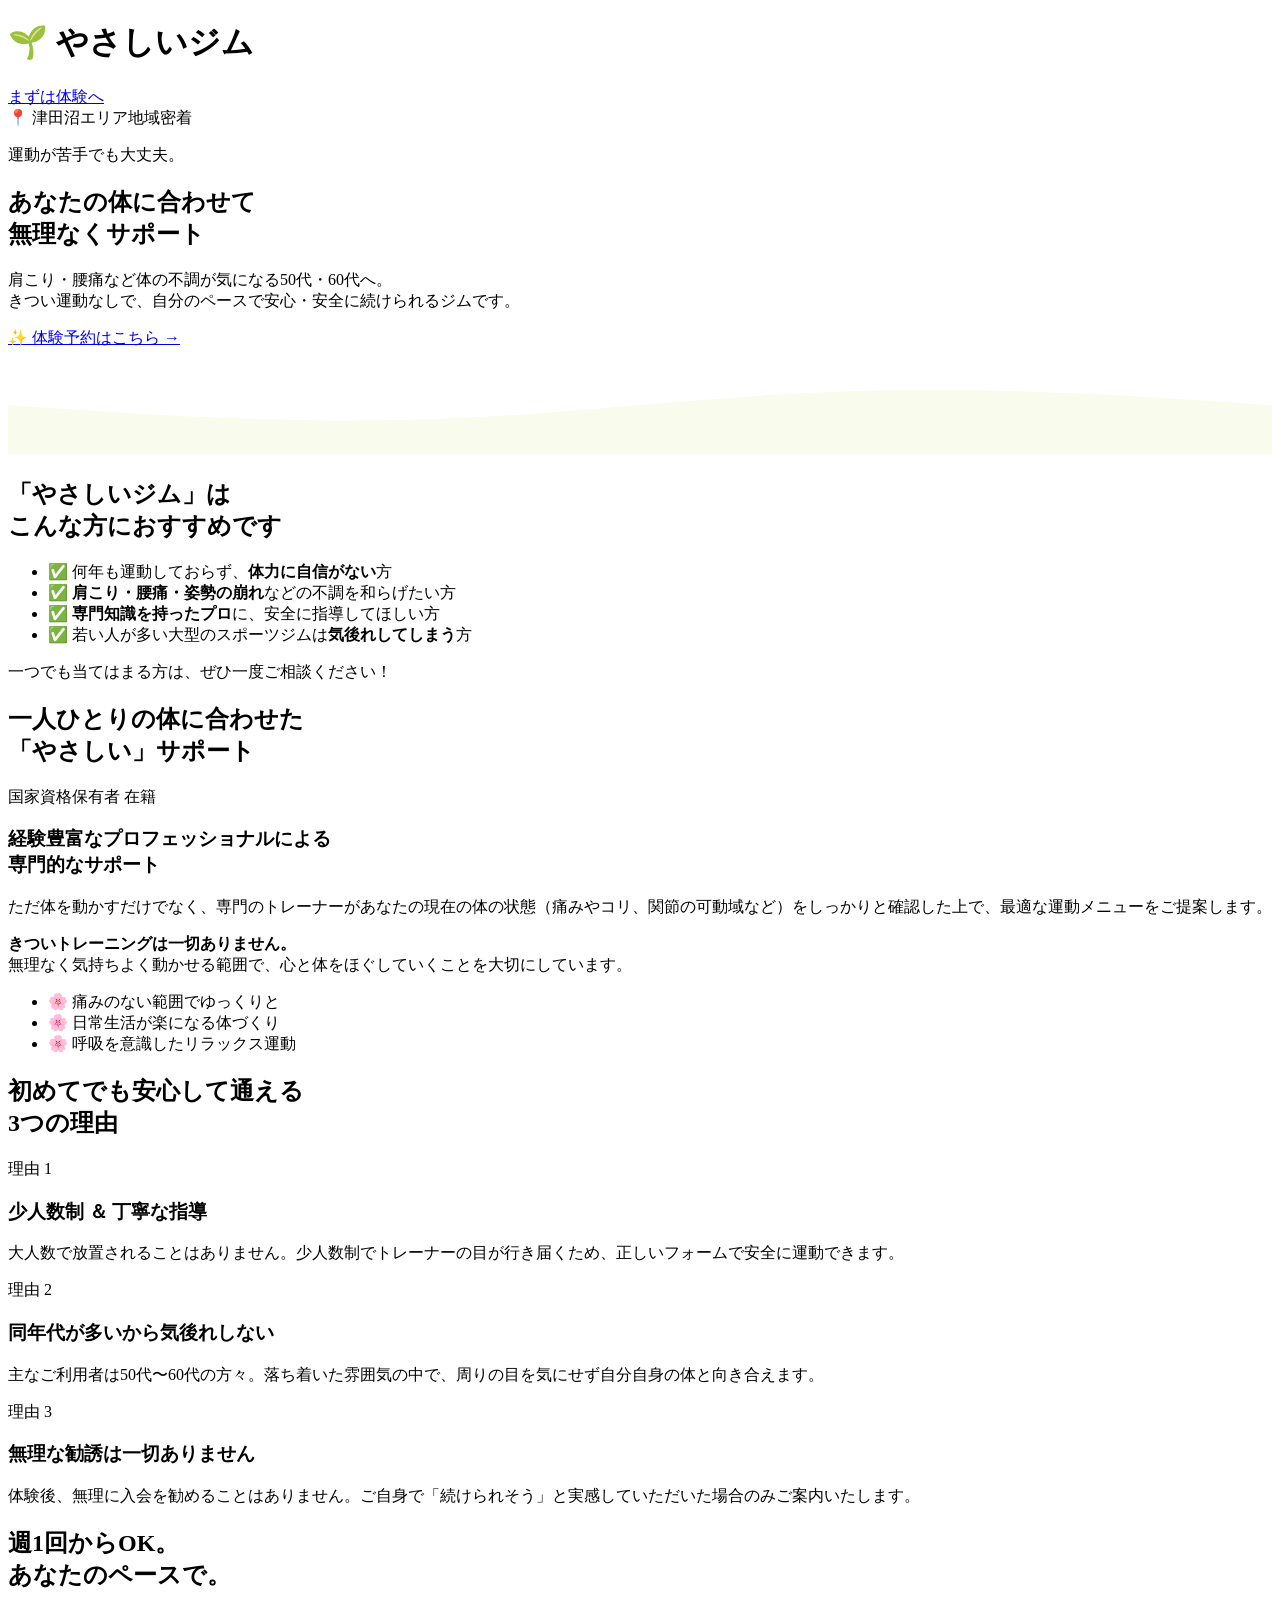
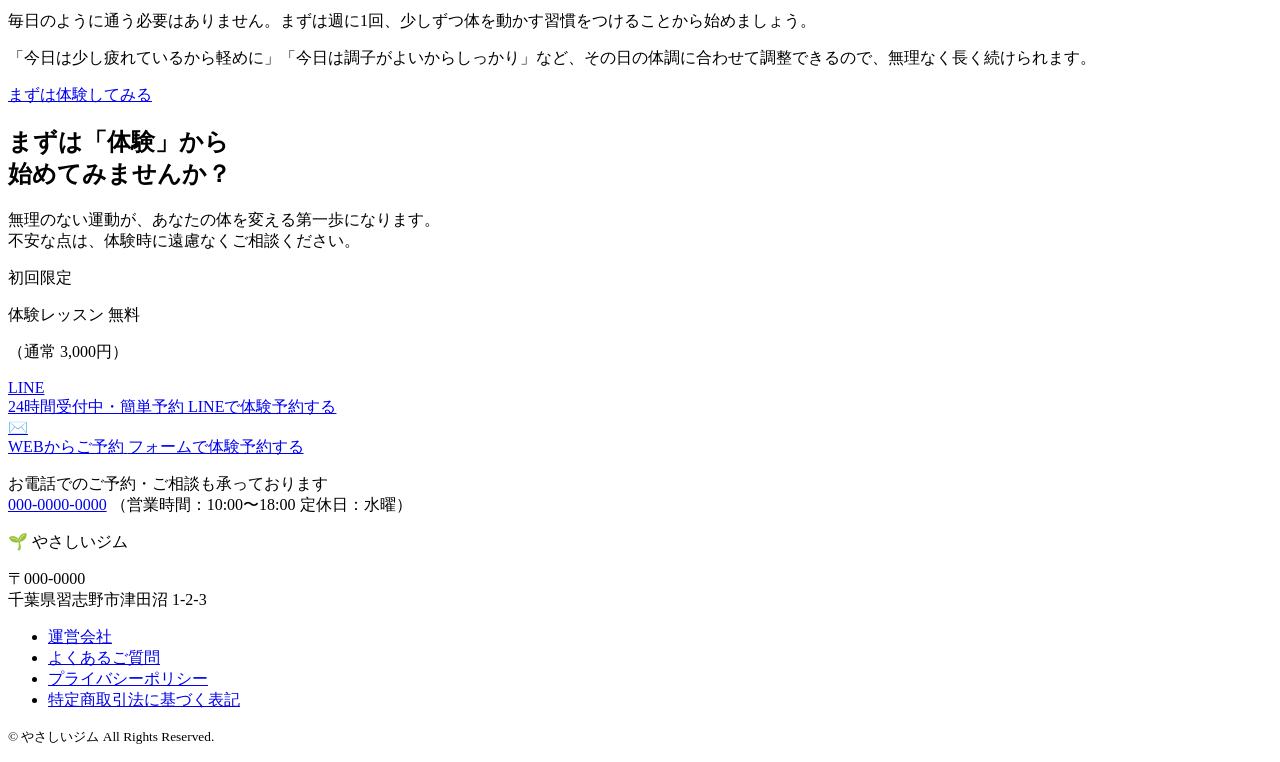
==== index.html @ 7908577c "Add initial HTML structure for the gym website" ====
<!DOCTYPE html>
<html lang="ja">

<head>
    <meta charset="UTF-8">
    <meta name="viewport" content="width=device-width, initial-scale=1.0">
    <title>運動が苦手でも大丈夫 | 津田沼エリアの50代・60代向け「やさしいジム」</title>
    <meta name="description" content="肩こりや腰痛など体の不調が気になる方へ。津田沼エリア地域密着。専門家のサポートのもと、きついトレーニングなしで安心・安全に続けられる少人数制のやさしいジムです。">
    <!-- Google Fonts: Zen Maru Gothic -->
    <link rel="preconnect" href="https://fonts.googleapis.com">
    <link rel="preconnect" href="https://fonts.gstatic.com" crossorigin>
    <link href="https://fonts.googleapis.com/css2?family=Zen+Maru+Gothic:wght@400;500;700;900&display=swap"
        rel="stylesheet">
    <link rel="stylesheet" href="css/style.css">
</head>

<body>

    <!-- Header -->
    <header class="header">
        <div class="header__inner">
            <h1 class="header__logo">
                <span class="logo__icon">🌱</span> やさしいジム
            </h1>
            <a href="#cta" class="btn btn--header btn--pulse-small">まずは体験へ</a>
        </div>
    </header>

    <main>
        <!-- Hero Section -->
        <section class="hero">
            <div class="hero__bg"></div>
            <div class="hero__inner container">
                <div class="hero__content">
                    <div class="hero__badge fade-in">
                        <span class="hero__badge-text">📍 津田沼エリア地域密着</span>
                    </div>
                    <p class="hero__catch fade-in">運動が苦手でも大丈夫。</p>
                    <h2 class="hero__title fade-in">あなたの体に合わせて<br><span class="highlight-text">無理なく</span>サポート</h2>
                    <p class="hero__desc fade-in">
                        肩こり・腰痛など体の不調が気になる50代・60代へ。<br>
                        きつい運動なしで、自分のペースで安心・安全に続けられるジムです。
                    </p>
                    <div class="hero__action fade-in">
                        <a href="#cta" class="btn btn--large btn--accent btn--pulse">
                            <span class="btn__icon">✨</span> 体験予約はこちら <span class="arrow">→</span>
                        </a>
                    </div>
                </div>
                <div class="hero__image fade-in-right">
                    <div class="img-placeholder bg-hero">
                        <!-- We will replace this with an actual generated image later if requested -->
                    </div>
                </div>
            </div>
            <div class="hero__wave">
                <svg viewBox="0 0 1440 120" preserveAspectRatio="none">
                    <path
                        d="M0,64L80,69.3C160,75,320,85,480,80C640,75,800,53,960,48C1120,43,1280,53,1360,58.7L1440,64L1440,120L1360,120C1280,120,1120,120,960,120C800,120,640,120,480,120C320,120,160,120,80,120L0,120Z"
                        fill="#F9FBED"></path>
                </svg>
            </div>
        </section>

        <!-- Recommended Section (こんな方におすすめ) -->
        <section class="recommended section bg-light" id="recommended">
            <div class="container">
                <h2 class="section__title section__title--center">「やさしいジム」は<br class="sp-only">こんな方に<span
                        class="highlight-text-green">おすすめ</span>です</h2>

                <div class="recommended__box fade-in">
                    <ul class="recommended__list">
                        <li><span class="check-icon">✅</span> 何年も運動しておらず、<strong>体力に自信がない</strong>方</li>
                        <li><span class="check-icon">✅</span> <strong>肩こり・腰痛・姿勢の崩れ</strong>などの不調を和らげたい方</li>
                        <li><span class="check-icon">✅</span> <strong>専門知識を持ったプロ</strong>に、安全に指導してほしい方</li>
                        <li><span class="check-icon">✅</span> 若い人が多い大型のスポーツジムは<strong>気後れしてしまう</strong>方</li>
                    </ul>
                </div>
                <p class="recommended__message fade-in">
                    一つでも当てはまる方は、ぜひ一度ご相談ください！
                </p>
            </div>
        </section>

        <!-- Solution Section -->
        <section class="solution section" id="solution">
            <div class="container">
                <h2 class="section__title">一人ひとりの体に合わせた<br>「やさしい」サポート</h2>

                <div class="solution__wrapper">
                    <div class="solution__image fade-in-left">
                        <div class="img-placeholder bg-solution"></div>
                    </div>
                    <div class="solution__content fade-in-right">
                        <div class="pro-badge">国家資格保有者 在籍</div>
                        <h3 class="solution__subtitle">経験豊富なプロフェッショナルによる<br><span
                                class="highlight-text-green">専門的なサポート</span></h3>
                        <p class="solution__text">
                            ただ体を動かすだけでなく、専門のトレーナーがあなたの現在の体の状態（痛みやコリ、関節の可動域など）をしっかりと確認した上で、最適な運動メニューをご提案します。
                        </p>
                        <p class="solution__text">
                            <strong>きついトレーニングは一切ありません。</strong><br>
                            無理なく気持ちよく動かせる範囲で、心と体をほぐしていくことを大切にしています。
                        </p>
                        <ul class="check-list">
                            <li><span class="check-mark">🌸</span> 痛みのない範囲でゆっくりと</li>
                            <li><span class="check-mark">🌸</span> 日常生活が楽になる体づくり</li>
                            <li><span class="check-mark">🌸</span> 呼吸を意識したリラックス運動</li>
                        </ul>
                    </div>
                </div>
            </div>
        </section>

        <!-- Safety Features Section -->
        <section class="safety section bg-light" id="safety">
            <div class="container">
                <h2 class="section__title">初めてでも安心して通える<br>3つの理由</h2>

                <div class="safety__grid">
                    <!-- Feature 1 -->
                    <div class="card card--feature fade-in">
                        <div class="card__badge">理由 1</div>
                        <div class="card__img img-placeholder bg-feature1"></div>
                        <h3 class="card__title">少人数制 ＆ 丁寧な指導</h3>
                        <p class="card__desc">
                            大人数で放置されることはありません。少人数制でトレーナーの目が行き届くため、正しいフォームで安全に運動できます。
                        </p>
                    </div>
                    <!-- Feature 2 -->
                    <div class="card card--feature fade-in">
                        <div class="card__badge">理由 2</div>
                        <div class="card__img img-placeholder bg-feature2"></div>
                        <h3 class="card__title">同年代が多いから気後れしない</h3>
                        <p class="card__desc">
                            主なご利用者は50代〜60代の方々。落ち着いた雰囲気の中で、周りの目を気にせず自分自身の体と向き合えます。
                        </p>
                    </div>
                    <!-- Feature 3 -->
                    <div class="card card--feature fade-in">
                        <div class="card__badge">理由 3</div>
                        <div class="card__img img-placeholder bg-feature3"></div>
                        <h3 class="card__title">無理な勧誘は一切ありません</h3>
                        <p class="card__desc">
                            体験後、無理に入会を勧めることはありません。ご自身で「続けられそう」と実感していただいた場合のみご案内いたします。
                        </p>
                    </div>
                </div>
            </div>
        </section>

        <!-- Lifestyle Section -->
        <section class="lifestyle section" id="lifestyle">
            <div class="container">
                <div class="solution__wrapper flex-reverse">
                    <div class="solution__image fade-in-right">
                        <div class="img-placeholder bg-lifestyle"></div>
                    </div>
                    <div class="solution__content fade-in-left">
                        <h2 class="section__title section__title--left">週1回からOK。<br>あなたのペースで。</h2>
                        <p class="solution__text">
                            毎日のように通う必要はありません。まずは週に1回、少しずつ体を動かす習慣をつけることから始めましょう。
                        </p>
                        <p class="solution__text">
                            「今日は少し疲れているから軽めに」「今日は調子がよいからしっかり」など、その日の体調に合わせて調整できるので、無理なく長く続けられます。
                        </p>
                        <a href="#cta" class="btn btn--outline mt-30">まずは体験してみる</a>
                    </div>
                </div>
            </div>
        </section>

        <!-- CTA Section -->
        <section class="cta section" id="cta">
            <div class="cta__bg"></div>
            <div class="container cta__container fade-in">
                <div class="cta__inner">
                    <h2 class="cta__title">まずは「体験」から<br class="sp-only">始めてみませんか？</h2>
                    <p class="cta__desc">
                        無理のない運動が、あなたの体を変える第一歩になります。<br>
                        不安な点は、体験時に遠慮なくご相談ください。
                    </p>

                    <div class="cta__price-box">
                        <div class="cta__price-badge">初回限定</div>
                        <p class="cta__price-text">体験レッスン <span class="cta__price-free">無料</span></p>
                        <p class="cta__price-note">（通常 3,000円）</p>
                    </div>

                    <div class="cta__btns">
                        <a href="#" class="btn btn--xl btn--line btn--pulse-line">
                            <span class="btn__icon">LINE</span>
                            <div class="btn__text-wrap">
                                <span class="btn__sub">24時間受付中・簡単予約</span>
                                <span class="btn__main">LINEで体験予約する</span>
                            </div>
                        </a>
                        <a href="#" class="btn btn--xl btn--accent btn--pulse">
                            <span class="btn__icon">✉️</span>
                            <div class="btn__text-wrap">
                                <span class="btn__sub">WEBからご予約</span>
                                <span class="btn__main">フォームで体験予約する</span>
                            </div>
                        </a>
                    </div>

                    <p class="cta__tel">
                        お電話でのご予約・ご相談も承っております<br>
                        <a href="tel:000-0000-0000" class="cta__tel-num">000-0000-0000</a>
                        <span class="cta__tel-time">（営業時間：10:00〜18:00 定休日：水曜）</span>
                    </p>
                </div>
            </div>
        </section>

    </main>

    <!-- Footer -->
    <footer class="footer">
        <div class="container">
            <div class="footer__inner">
                <div class="footer__info">
                    <div class="footer__logo">
                        <span class="logo__icon">🌱</span> やさしいジム
                    </div>
                    <p class="footer__address">〒000-0000<br>千葉県習志野市津田沼 1-2-3</p>
                </div>
                <div class="footer__nav">
                    <ul>
                        <li><a href="#">運営会社</a></li>
                        <li><a href="#">よくあるご質問</a></li>
                        <li><a href="#">プライバシーポリシー</a></li>
                        <li><a href="#">特定商取引法に基づく表記</a></li>
                    </ul>
                </div>
            </div>
            <p class="footer__copy"><small>&copy; やさしいジム All Rights Reserved.</small></p>
        </div>
    </footer>

    <!-- Intersection Observer Script for Animations -->
    <script>
        document.addEventListener("DOMContentLoaded", () => {
            const observerOptions = {
                root: null,
                rootMargin: "0px",
                threshold: 0.1
            };

            const observer = new IntersectionObserver((entries, observer) => {
                entries.forEach(entry => {
                    if (entry.isIntersecting) {
                        entry.target.classList.add("is-visible");
                        observer.unobserve(entry.target);
                    }
                });
            }, observerOptions);

            const fadeElements = document.querySelectorAll('.fade-in, .fade-in-left, .fade-in-right');
            fadeElements.forEach(el => observer.observe(el));
        });
    </script>
</body>

</html>
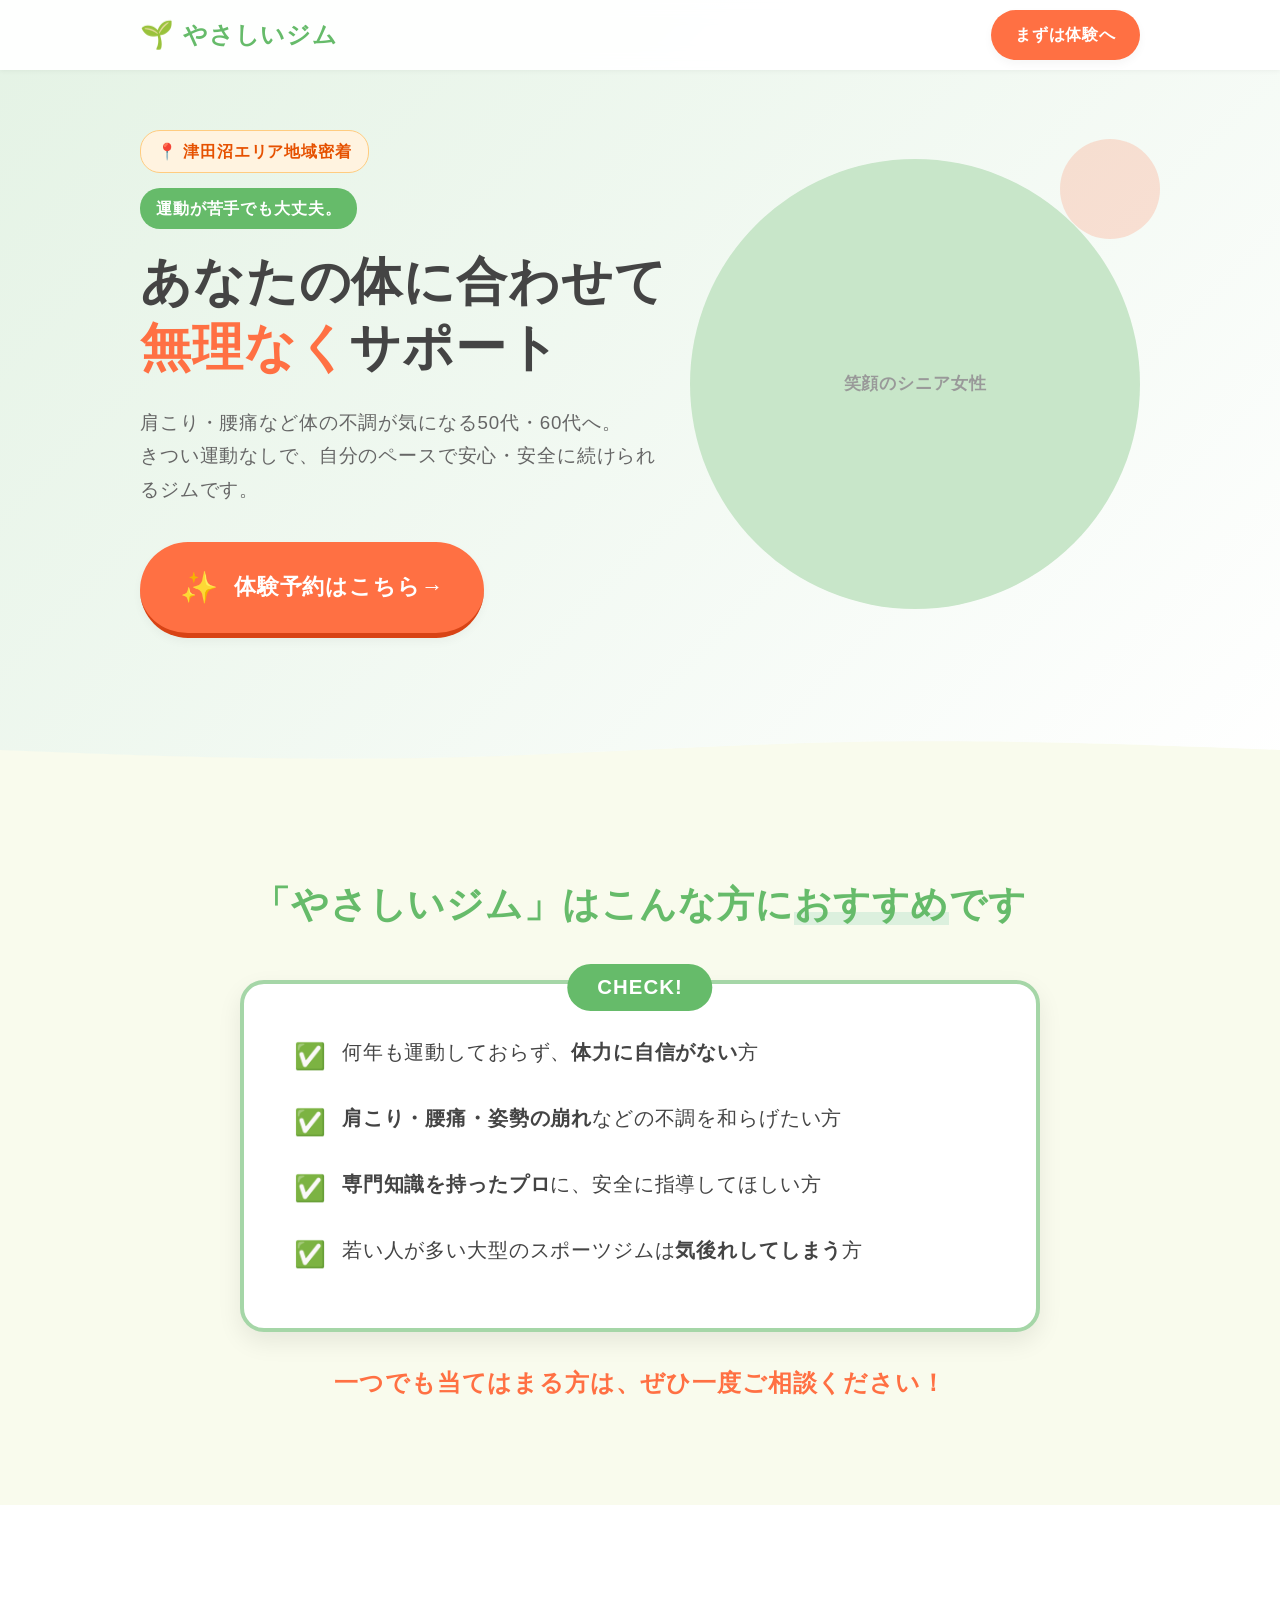
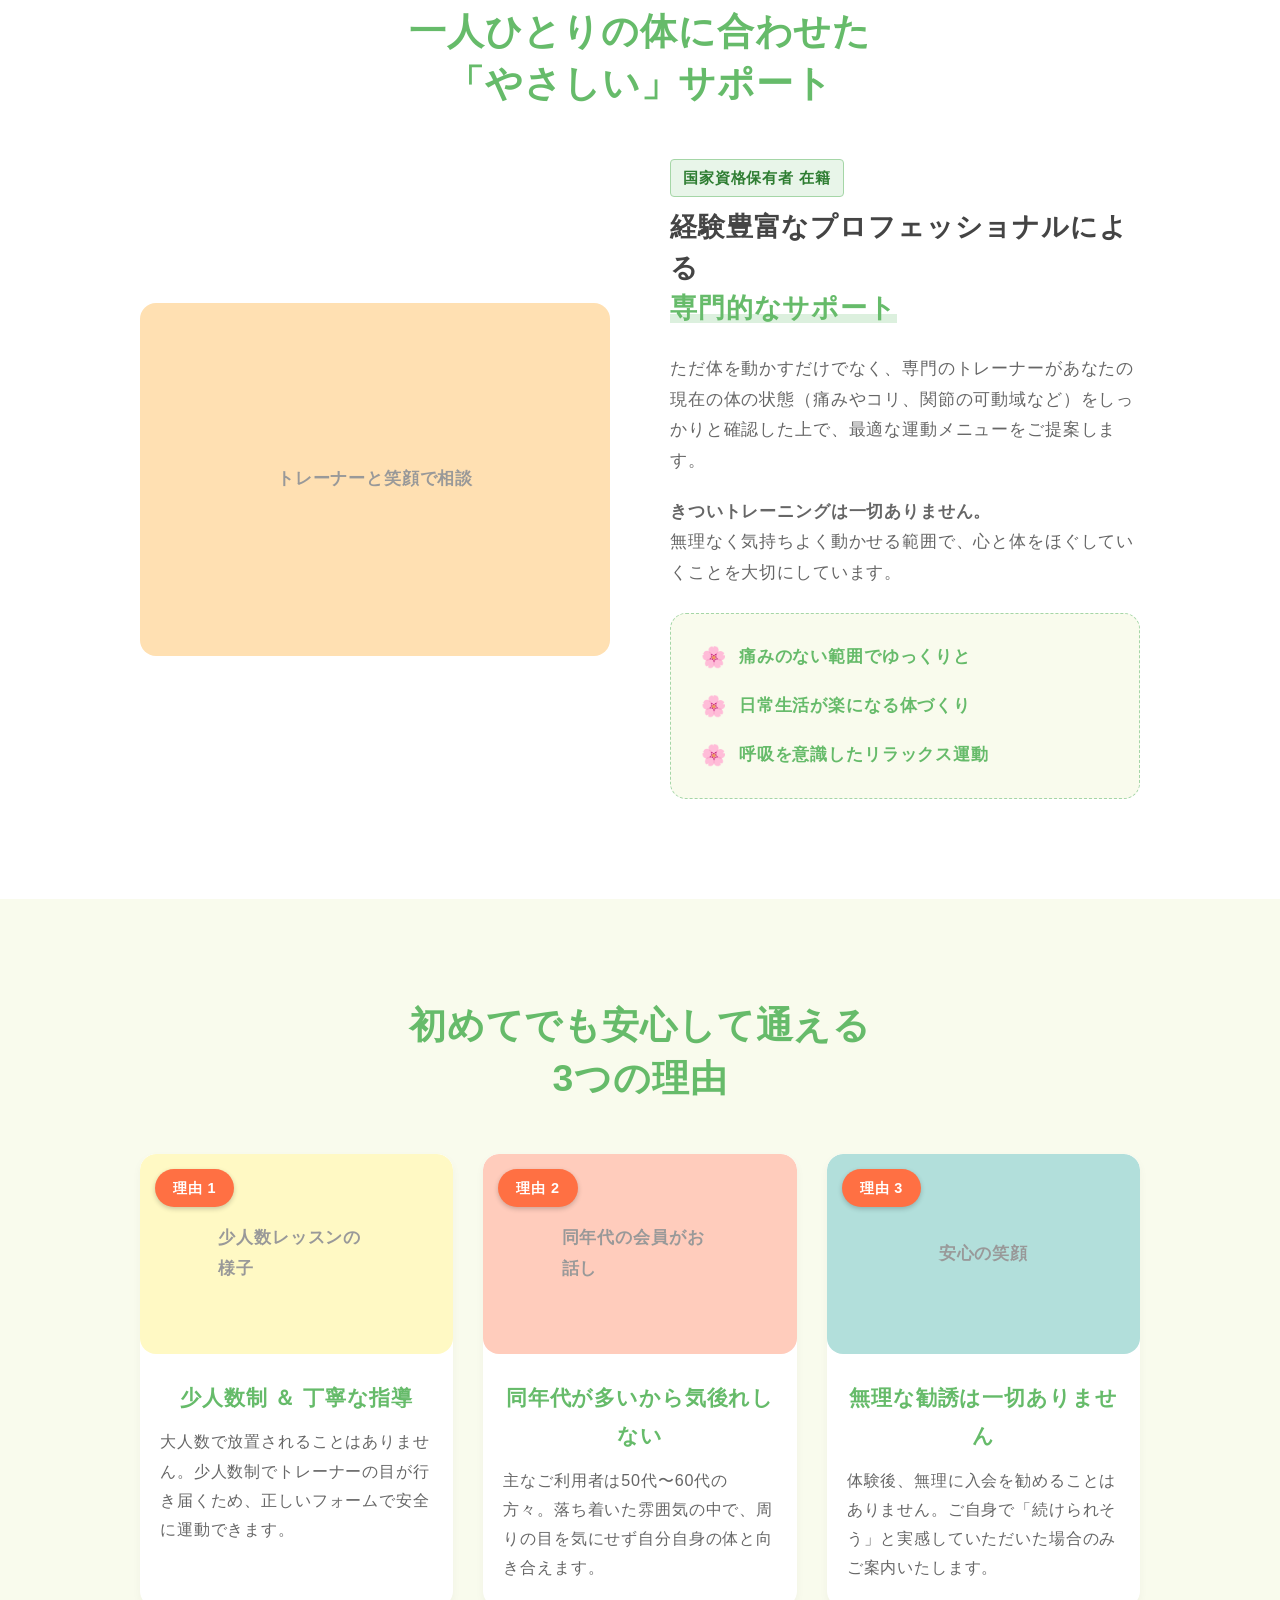
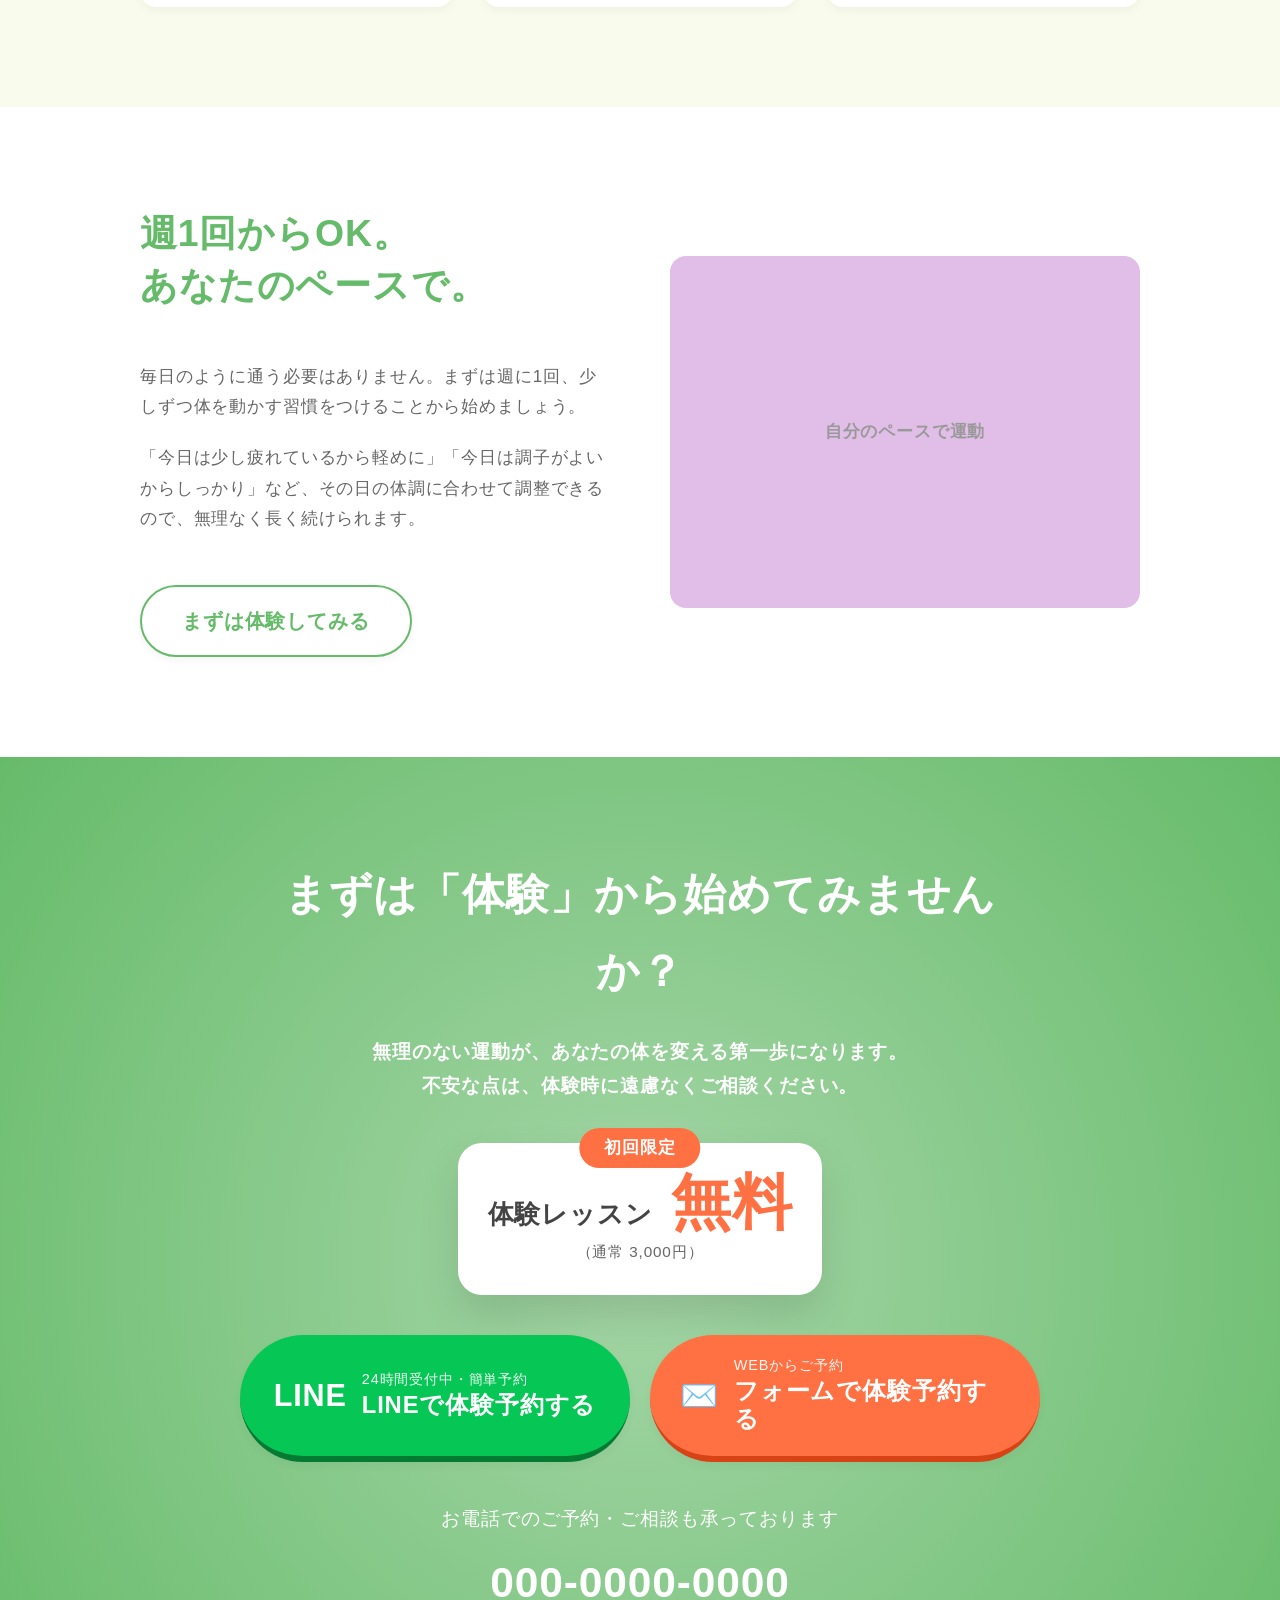
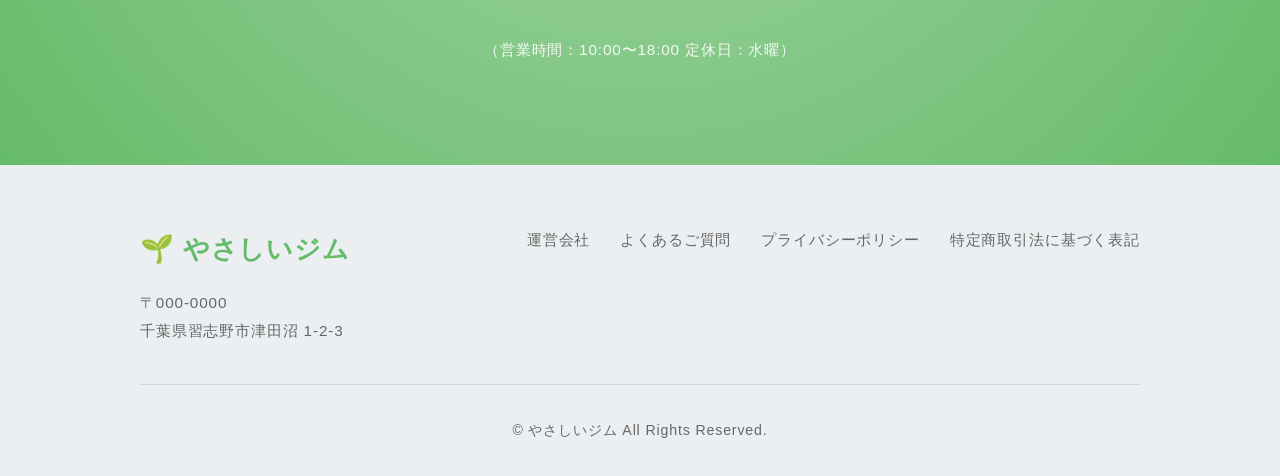
==== commit b35e5256: "Update index.html" ====
--- a/index.html
+++ b/index.html
@@ -11,7 +11,7 @@
     <link rel="preconnect" href="https://fonts.gstatic.com" crossorigin>
     <link href="https://fonts.googleapis.com/css2?family=Zen+Maru+Gothic:wght@400;500;700;900&display=swap"
         rel="stylesheet">
-    <link rel="stylesheet" href="css/style.css">
+    <link rel="stylesheet" href="style.css">
 </head>
 
 <body>
--- a/style.css
+++ b/style.css
@@ -0,0 +1,1024 @@
+
+@charset "UTF-8";
+
+/* ==========================================================================
+   Variables
+   ========================================================================== */
+:root {
+    /* Colors - 非常に柔らかく安心感のある配色に変更 */
+    --color-primary: #A5D6A7;
+    /* よりもっと優しい緑 (Material Green 200) */
+    --color-primary-dark: #66BB6A;
+    /* やや濃い緑 (Material Green 400) */
+    --color-primary-light: #F9FBED;
+    /* ほんのり温かみのある淡い黄緑色 */
+
+    --color-accent: #FF7043;
+    /* 少し柔らかいが、しっかり目立つオレンジ */
+    --color-accent-hover: #F4511E;
+
+    --color-line: #06C755;
+    /* LINEカラー */
+    --color-line-hover: #05A044;
+
+    --color-text-main: #444444;
+    /* 真っ黒ではなく少し柔らかいグレー寄りに */
+    --color-text-sub: #666666;
+    --color-bg-white: #FFFFFF;
+    --color-border: #E0E0E0;
+
+    /* Typography */
+    --font-family-base: 'Zen Maru Gothic', sans-serif;
+    --font-size-base: 17px;
+    --line-height-base: 1.8;
+
+    /* Spacing & Layout */
+    --content-width: 1000px;
+    --section-padding-pc: 100px;
+    --section-padding-sp: 60px;
+    --header-height: 70px;
+
+    /* Others */
+    --radius-sm: 8px;
+    --radius-md: 16px;
+    --radius-lg: 24px;
+    --shadow-sm: 0 4px 10px rgba(0, 0, 0, 0.04);
+    --shadow-md: 0 10px 25px rgba(0, 0, 0, 0.08);
+    --shadow-lg: 0 20px 40px rgba(0, 0, 0, 0.12);
+    --transition: all 0.3s cubic-bezier(0.25, 0.8, 0.25, 1);
+}
+
+/* ==========================================================================
+   Reset
+   ========================================================================== */
+*,
+*::before,
+*::after {
+    box-sizing: border-box;
+    margin: 0;
+    padding: 0;
+}
+
+html {
+    font-size: var(--font-size-base);
+    scroll-behavior: smooth;
+}
+
+@media (max-width: 768px) {
+    html {
+        font-size: 15px;
+    }
+}
+
+body {
+    font-family: var(--font-family-base);
+    color: var(--color-text-main);
+    background-color: var(--color-bg-white);
+    line-height: var(--line-height-base);
+    letter-spacing: 0.05em;
+    -webkit-font-smoothing: antialiased;
+    -moz-osx-font-smoothing: grayscale;
+}
+
+a {
+    color: inherit;
+    text-decoration: none;
+    transition: var(--transition);
+}
+
+img {
+    max-width: 100%;
+    height: auto;
+    vertical-align: middle;
+}
+
+ul,
+ol {
+    list-style: none;
+}
+
+/* ==========================================================================
+   Utilities
+   ========================================================================== */
+.container {
+    width: 90%;
+    max-width: var(--content-width);
+    margin: 0 auto;
+}
+
+.section {
+    padding: var(--section-padding-pc) 0;
+    position: relative;
+}
+
+@media (max-width: 768px) {
+    .section {
+        padding: var(--section-padding-sp) 0;
+    }
+}
+
+.bg-light {
+    background-color: var(--color-primary-light);
+}
+
+.sp-only {
+    display: none;
+}
+
+@media (max-width: 768px) {
+    .sp-only {
+        display: block;
+    }
+}
+
+.pc-only {
+    display: block;
+}
+
+@media (max-width: 768px) {
+    .pc-only {
+        display: none;
+    }
+}
+
+.mt-30 {
+    margin-top: 30px;
+}
+
+/* ==========================================================================
+   Typography
+   ========================================================================== */
+.section__title {
+    text-align: center;
+    font-size: 2.2rem;
+    font-weight: 700;
+    color: var(--color-primary-dark);
+    margin-bottom: 50px;
+    line-height: 1.4;
+}
+
+.section__title--left {
+    text-align: left;
+}
+
+@media (max-width: 768px) {
+    .section__title {
+        font-size: 1.75rem;
+        margin-bottom: 40px;
+    }
+}
+
+.highlight-text {
+    color: var(--color-accent);
+}
+
+.highlight-text-green {
+    color: var(--color-primary-dark);
+    font-weight: 900;
+    background: linear-gradient(transparent 70%, #dcf0de 70%);
+    /* マーカー風 */
+    display: inline;
+}
+
+/* ==========================================================================
+   Buttons (強化版CTA)
+   ========================================================================== */
+.btn {
+    display: inline-flex;
+    align-items: center;
+    justify-content: center;
+    border-radius: 50px;
+    font-weight: 700;
+    cursor: pointer;
+    box-shadow: var(--shadow-sm);
+    transition: var(--transition);
+    text-align: center;
+    position: relative;
+}
+
+.btn:hover {
+    transform: translateY(-3px);
+    box-shadow: var(--shadow-md);
+}
+
+.btn--header {
+    background-color: var(--color-accent);
+    color: var(--color-bg-white);
+    padding: 10px 24px;
+    font-size: 0.95rem;
+}
+
+.btn--header:hover {
+    background-color: var(--color-accent-hover);
+}
+
+/* 巨大化＆目立つデザインに変更 */
+.btn--large {
+    padding: 18px 40px;
+    font-size: 1.3rem;
+    min-width: 320px;
+    border-bottom: 5px solid #D84315;
+    /* 3D効果 */
+}
+
+.btn--large:active {
+    transform: translateY(3px);
+    border-bottom-width: 2px;
+}
+
+@media (max-width: 768px) {
+    .btn--large {
+        width: 100%;
+        min-width: auto;
+        font-size: 1.2rem;
+    }
+}
+
+.btn--accent {
+    background-color: var(--color-accent);
+    color: var(--color-bg-white);
+}
+
+.btn--accent:hover {
+    background-color: var(--color-accent-hover);
+}
+
+.btn--outline {
+    border: 2px solid var(--color-primary-dark);
+    color: var(--color-primary-dark);
+    padding: 16px 40px;
+    background-color: var(--color-bg-white);
+    font-size: 1.2rem;
+    border-radius: 50px;
+}
+
+.btn--outline:hover {
+    background-color: var(--color-primary-dark);
+    color: var(--color-bg-white);
+}
+
+/* CTAエリアの巨大ボタン */
+.btn--xl {
+    padding: 22px 30px;
+    width: 100%;
+    max-width: 420px;
+    border-radius: 100px;
+    align-items: center;
+}
+
+.btn--xl.btn--accent {
+    border-bottom: 6px solid #D84315;
+}
+
+.btn--xl.btn--line {
+    border-bottom: 6px solid #047A33;
+}
+
+.btn--xl:active {
+    transform: translateY(4px);
+    border-bottom-width: 2px;
+}
+
+.btn__icon {
+    font-size: 1.8rem;
+    margin-right: 15px;
+}
+
+.btn__text-wrap {
+    display: flex;
+    flex-direction: column;
+    align-items: flex-start;
+    text-align: left;
+}
+
+.btn__sub {
+    font-size: 0.85rem;
+    font-weight: 500;
+    opacity: 0.95;
+    line-height: 1.2;
+    margin-bottom: 2px;
+}
+
+.btn__main {
+    font-size: 1.4rem;
+    line-height: 1.2;
+}
+
+@media (max-width: 768px) {
+    .btn__main {
+        font-size: 1.2rem;
+    }
+}
+
+.btn--line {
+    background-color: var(--color-line);
+    color: var(--color-bg-white);
+}
+
+.btn--line:hover {
+    background-color: var(--color-line-hover);
+}
+
+/* アニメーション: 目立たせる鼓動効果 */
+.btn--pulse {
+    animation: pulse-animation 2s infinite;
+}
+
+.btn--pulse-line {
+    animation: pulse-line-animation 2s infinite;
+}
+
+.btn--pulse-small {
+    animation: pulse-animation 2s infinite;
+}
+
+@keyframes pulse-animation {
+    0% {
+        box-shadow: 0 0 0 0 rgba(255, 112, 67, 0.6);
+    }
+
+    70% {
+        box-shadow: 0 0 0 15px rgba(255, 112, 67, 0);
+    }
+
+    100% {
+        box-shadow: 0 0 0 0 rgba(255, 112, 67, 0);
+    }
+}
+
+@keyframes pulse-line-animation {
+    0% {
+        box-shadow: 0 0 0 0 rgba(6, 199, 85, 0.6);
+    }
+
+    70% {
+        box-shadow: 0 0 0 15px rgba(6, 199, 85, 0);
+    }
+
+    100% {
+        box-shadow: 0 0 0 0 rgba(6, 199, 85, 0);
+    }
+}
+
+/* ==========================================================================
+   Header
+   ========================================================================== */
+.header {
+    position: fixed;
+    top: 0;
+    left: 0;
+    width: 100%;
+    height: var(--header-height);
+    background-color: rgba(255, 255, 255, 0.95);
+    backdrop-filter: blur(10px);
+    z-index: 100;
+    box-shadow: 0 1px 5px rgba(0, 0, 0, 0.05);
+}
+
+.header__inner {
+    display: flex;
+    justify-content: space-between;
+    align-items: center;
+    height: 100%;
+    width: 90%;
+    max-width: var(--content-width);
+    margin: 0 auto;
+}
+
+.header__logo {
+    font-size: 1.4rem;
+    font-weight: 900;
+    color: var(--color-primary-dark);
+    display: flex;
+    align-items: center;
+    gap: 8px;
+}
+
+.logo__icon {
+    font-size: 1.6rem;
+}
+
+/* ==========================================================================
+   Hero Section
+   ========================================================================== */
+.hero {
+    position: relative;
+    padding-top: var(--header-height);
+    background: linear-gradient(135deg, rgba(165, 214, 167, 0.3) 0%, rgba(255, 255, 255, 1) 100%);
+    overflow: hidden;
+}
+
+.hero__inner {
+    display: flex;
+    align-items: center;
+    justify-content: space-between;
+    padding: 60px 0 140px;
+}
+
+@media (max-width: 768px) {
+    .hero__inner {
+        flex-direction: column;
+        padding: 40px 0 100px;
+        text-align: center;
+    }
+}
+
+.hero__content {
+    flex: 1;
+    max-width: 530px;
+    z-index: 2;
+}
+
+@media (max-width: 768px) {
+    .hero__content {
+        margin-bottom: 40px;
+    }
+}
+
+.hero__badge {
+    margin-bottom: 15px;
+}
+
+.hero__badge-text {
+    display: inline-block;
+    background-color: #FFF3E0;
+    color: #E65100;
+    border: 1px solid #FFCC80;
+    padding: 6px 16px;
+    border-radius: 20px;
+    font-size: 0.95rem;
+    font-weight: 700;
+}
+
+.hero__catch {
+    display: inline-block;
+    background-color: var(--color-primary-dark);
+    color: var(--color-bg-white);
+    padding: 6px 16px;
+    border-radius: 20px;
+    font-size: 0.95rem;
+    font-weight: 700;
+    margin-bottom: 20px;
+}
+
+.hero__title {
+    font-size: 3rem;
+    font-weight: 900;
+    line-height: 1.3;
+    margin-bottom: 24px;
+    color: var(--color-text-main);
+}
+
+@media (max-width: 768px) {
+    .hero__title {
+        font-size: 2.2rem;
+    }
+}
+
+.hero__desc {
+    font-size: 1.1rem;
+    color: var(--color-text-sub);
+    margin-bottom: 35px;
+}
+
+.hero__action {
+    display: flex;
+    gap: 15px;
+}
+
+@media (max-width: 768px) {
+    .hero__action {
+        justify-content: center;
+    }
+}
+
+.hero__image {
+    flex: 1;
+    max-width: 450px;
+    position: relative;
+    z-index: 2;
+}
+
+.hero__image::after {
+    content: '';
+    position: absolute;
+    top: -20px;
+    right: -20px;
+    width: 100px;
+    height: 100px;
+    background-color: var(--color-accent);
+    border-radius: 50%;
+    z-index: -1;
+    opacity: 0.2;
+}
+
+.hero__wave {
+    position: absolute;
+    bottom: 0;
+    left: 0;
+    width: 100%;
+    line-height: 0;
+    z-index: 1;
+}
+
+.hero__wave svg {
+    display: block;
+    width: calc(100% + 1.3px);
+    height: 60px;
+}
+
+/* ==========================================================================
+   Recommended Section (こんな方におすすめ)
+   ========================================================================== */
+.recommended__box {
+    background-color: var(--color-bg-white);
+    padding: 50px;
+    border-radius: var(--radius-lg);
+    box-shadow: var(--shadow-md);
+    border: 4px solid var(--color-primary);
+    max-width: 800px;
+    margin: 0 auto 30px;
+    position: relative;
+}
+
+@media (max-width: 768px) {
+    .recommended__box {
+        padding: 30px 20px;
+    }
+}
+
+.recommended__box::before {
+    content: "CHECK!";
+    position: absolute;
+    top: -20px;
+    left: 50%;
+    transform: translateX(-50%);
+    background-color: var(--color-primary-dark);
+    color: white;
+    font-weight: bold;
+    padding: 5px 30px;
+    border-radius: 30px;
+    font-size: 1.2rem;
+    letter-spacing: 0.05em;
+}
+
+.recommended__list {
+    display: flex;
+    flex-direction: column;
+    gap: 20px;
+}
+
+.recommended__list li {
+    font-size: 1.2rem;
+    display: flex;
+    align-items: flex-start;
+    color: var(--color-text-main);
+}
+
+@media (max-width: 768px) {
+    .recommended__list li {
+        font-size: 1.05rem;
+    }
+}
+
+.check-icon {
+    font-size: 1.5rem;
+    margin-right: 15px;
+    flex-shrink: 0;
+}
+
+.recommended__message {
+    text-align: center;
+    font-size: 1.4rem;
+    font-weight: bold;
+    color: var(--color-accent);
+}
+
+/* ==========================================================================
+   Solution / Lifestyle Sections
+   ========================================================================== */
+.solution__wrapper {
+    display: flex;
+    align-items: center;
+    gap: 60px;
+}
+
+.flex-reverse {
+    flex-direction: row-reverse;
+}
+
+@media (max-width: 768px) {
+
+    .solution__wrapper,
+    .flex-reverse {
+        flex-direction: column;
+        gap: 40px;
+    }
+}
+
+.solution__image {
+    flex: 1;
+    width: 100%;
+}
+
+.solution__content {
+    flex: 1;
+}
+
+/* 専門的サポートの強調バッジ */
+.pro-badge {
+    display: inline-block;
+    background-color: #E8F5E9;
+    color: #2E7D32;
+    border: 1px solid #A5D6A7;
+    padding: 4px 12px;
+    border-radius: 4px;
+    font-size: 0.9rem;
+    font-weight: bold;
+    margin-bottom: 10px;
+}
+
+.solution__subtitle {
+    font-size: 1.6rem;
+    color: var(--color-text-main);
+    margin-bottom: 25px;
+    font-weight: 700;
+    line-height: 1.5;
+}
+
+.solution__text {
+    margin-bottom: 20px;
+    color: var(--color-text-sub);
+}
+
+.check-list {
+    background-color: var(--color-primary-light);
+    padding: 25px 30px;
+    border-radius: var(--radius-md);
+    margin-top: 25px;
+    border: 1px dashed var(--color-primary);
+}
+
+.check-list li {
+    margin-bottom: 12px;
+    font-weight: 700;
+    display: flex;
+    align-items: center;
+    color: var(--color-primary-dark);
+}
+
+.check-list li:last-child {
+    margin-bottom: 0;
+}
+
+.check-mark {
+    margin-right: 12px;
+    font-size: 1.2rem;
+}
+
+/* ==========================================================================
+   Safety Grid
+   ========================================================================== */
+.safety__grid {
+    display: grid;
+    grid-template-columns: repeat(3, 1fr);
+    gap: 30px;
+}
+
+@media (max-width: 768px) {
+    .safety__grid {
+        grid-template-columns: 1fr;
+        gap: 30px;
+    }
+}
+
+.card--feature {
+    background-color: var(--color-bg-white);
+    border-radius: var(--radius-md);
+    overflow: hidden;
+    box-shadow: var(--shadow-sm);
+    position: relative;
+    transition: var(--transition);
+}
+
+.card--feature:hover {
+    transform: translateY(-5px);
+    box-shadow: var(--shadow-md);
+}
+
+.card__badge {
+    position: absolute;
+    top: 15px;
+    left: 15px;
+    background-color: var(--color-accent);
+    color: var(--color-bg-white);
+    padding: 6px 18px;
+    border-radius: 20px;
+    font-size: 0.85rem;
+    font-weight: 900;
+    z-index: 2;
+    box-shadow: 0 2px 5px rgba(0, 0, 0, 0.2);
+}
+
+.card__img {
+    height: 200px;
+}
+
+.card__title {
+    padding: 25px 20px 10px;
+    font-size: 1.25rem;
+    color: var(--color-primary-dark);
+    text-align: center;
+}
+
+.card__desc {
+    padding: 0 20px 25px;
+    color: var(--color-text-sub);
+    font-size: 0.95rem;
+}
+
+/* ==========================================================================
+   CTA Section
+   ========================================================================== */
+.cta {
+    position: relative;
+    padding: 100px 0;
+    color: var(--color-bg-white);
+    text-align: center;
+}
+
+.cta__bg {
+    position: absolute;
+    top: 0;
+    left: 0;
+    width: 100%;
+    height: 100%;
+    background-color: #81C784;
+    background-image: radial-gradient(circle at center, #A5D6A7 0%, #66BB6A 100%);
+    z-index: 1;
+}
+
+.cta__container {
+    position: relative;
+    z-index: 2;
+}
+
+.cta__inner {
+    max-width: 800px;
+    margin: 0 auto;
+}
+
+.cta__title {
+    font-size: 2.5rem;
+    font-weight: 900;
+    margin-bottom: 25px;
+}
+
+@media (max-width: 768px) {
+    .cta__title {
+        font-size: 1.8rem;
+    }
+}
+
+.cta__desc {
+    font-size: 1.1rem;
+    margin-bottom: 40px;
+    font-weight: bold;
+}
+
+.cta__price-box {
+    background-color: var(--color-bg-white);
+    color: var(--color-text-main);
+    padding: 30px;
+    border-radius: var(--radius-lg);
+    margin-bottom: 40px;
+    box-shadow: var(--shadow-lg);
+    display: inline-block;
+    min-width: 320px;
+    position: relative;
+}
+
+.cta__price-badge {
+    position: absolute;
+    top: -15px;
+    left: 50%;
+    transform: translateX(-50%);
+    background-color: var(--color-accent);
+    color: var(--color-bg-white);
+    padding: 5px 25px;
+    border-radius: 20px;
+    font-weight: 900;
+    font-size: 1rem;
+}
+
+.cta__price-text {
+    font-size: 1.5rem;
+    font-weight: 700;
+}
+
+.cta__price-free {
+    font-size: 3.5rem;
+    color: var(--color-accent);
+    margin-left: 10px;
+    line-height: 1;
+}
+
+@media (max-width: 768px) {
+    .cta__price-free {
+        font-size: 2.8rem;
+    }
+}
+
+.cta__price-note {
+    color: var(--color-text-sub);
+    font-size: 0.9rem;
+}
+
+.cta__btns {
+    display: flex;
+    justify-content: center;
+    gap: 20px;
+    margin-bottom: 40px;
+}
+
+@media (max-width: 768px) {
+    .cta__btns {
+        flex-direction: column;
+        align-items: center;
+    }
+}
+
+.cta__tel {
+    font-size: 1.1rem;
+}
+
+.cta__tel-num {
+    font-size: 2.5rem;
+    font-weight: 900;
+    display: block;
+    margin: 10px 0;
+    color: white;
+}
+
+.cta__tel-time {
+    font-size: 0.9rem;
+    opacity: 0.9;
+}
+
+/* ==========================================================================
+   Footer
+   ========================================================================== */
+.footer {
+    background-color: #ECEFF1;
+    color: var(--color-text-sub);
+    padding: 60px 0 30px;
+}
+
+.footer__inner {
+    display: flex;
+    justify-content: space-between;
+    margin-bottom: 40px;
+}
+
+@media (max-width: 768px) {
+    .footer__inner {
+        flex-direction: column;
+        gap: 30px;
+    }
+}
+
+.footer__logo {
+    font-size: 1.5rem;
+    font-weight: 700;
+    margin-bottom: 15px;
+    color: var(--color-primary-dark);
+}
+
+.footer__address {
+    font-size: 0.9rem;
+}
+
+.footer__nav ul {
+    display: flex;
+    gap: 30px;
+}
+
+@media (max-width: 768px) {
+    .footer__nav ul {
+        flex-direction: column;
+        gap: 15px;
+    }
+}
+
+.footer__nav a {
+    color: var(--color-text-sub);
+    font-size: 0.9rem;
+}
+
+.footer__nav a:hover {
+    text-decoration: underline;
+    color: var(--color-primary-dark);
+}
+
+.footer__copy {
+    text-align: center;
+    border-top: 1px solid #CFD8DC;
+    padding-top: 30px;
+}
+
+/* ==========================================================================
+   Placeholders & Animations
+   ========================================================================== */
+.img-placeholder {
+    width: 100%;
+    background-color: #E0E0E0;
+    border-radius: var(--radius-md);
+    position: relative;
+    overflow: hidden;
+}
+
+.img-placeholder::after {
+    content: 'Image';
+    position: absolute;
+    top: 50%;
+    left: 50%;
+    transform: translate(-50%, -50%);
+    color: #999;
+    font-weight: bold;
+}
+
+.bg-hero {
+    aspect-ratio: 1 / 1;
+    border-radius: 50% !important;
+    background-color: #C8E6C9;
+}
+
+.bg-hero::after {
+    content: '笑顔のシニア女性';
+}
+
+.bg-solution {
+    aspect-ratio: 4 / 3;
+    background-color: #FFE0B2;
+}
+
+.bg-solution::after {
+    content: 'トレーナーと笑顔で相談';
+}
+
+.bg-feature1 {
+    background-color: #FFF9C4;
+}
+
+.bg-feature1::after {
+    content: '少人数レッスンの様子';
+}
+
+.bg-feature2 {
+    background-color: #FFCCBC;
+}
+
+.bg-feature2::after {
+    content: '同年代の会員がお話し';
+}
+
+.bg-feature3 {
+    background-color: #B2DFDB;
+}
+
+.bg-feature3::after {
+    content: '安心の笑顔';
+}
+
+.bg-lifestyle {
+    aspect-ratio: 4 / 3;
+    background-color: #E1BEE7;
+}
+
+.bg-lifestyle::after {
+    content: '自分のペースで運動';
+}
+
+/* Animations */
+.fade-in {
+    opacity: 0;
+    transform: translateY(30px);
+    transition: opacity 0.8s ease, transform 0.8s ease;
+}
+
+.fade-in-left {
+    opacity: 0;
+    transform: translateX(-40px);
+    transition: opacity 0.8s ease, transform 0.8s ease;
+}
+
+.fade-in-right {
+    opacity: 0;
+    transform: translateX(40px);
+    transition: opacity 0.8s ease, transform 0.8s ease;
+}
+
+.is-visible {
+    opacity: 1;
+    transform: translate(0, 0);
+}
